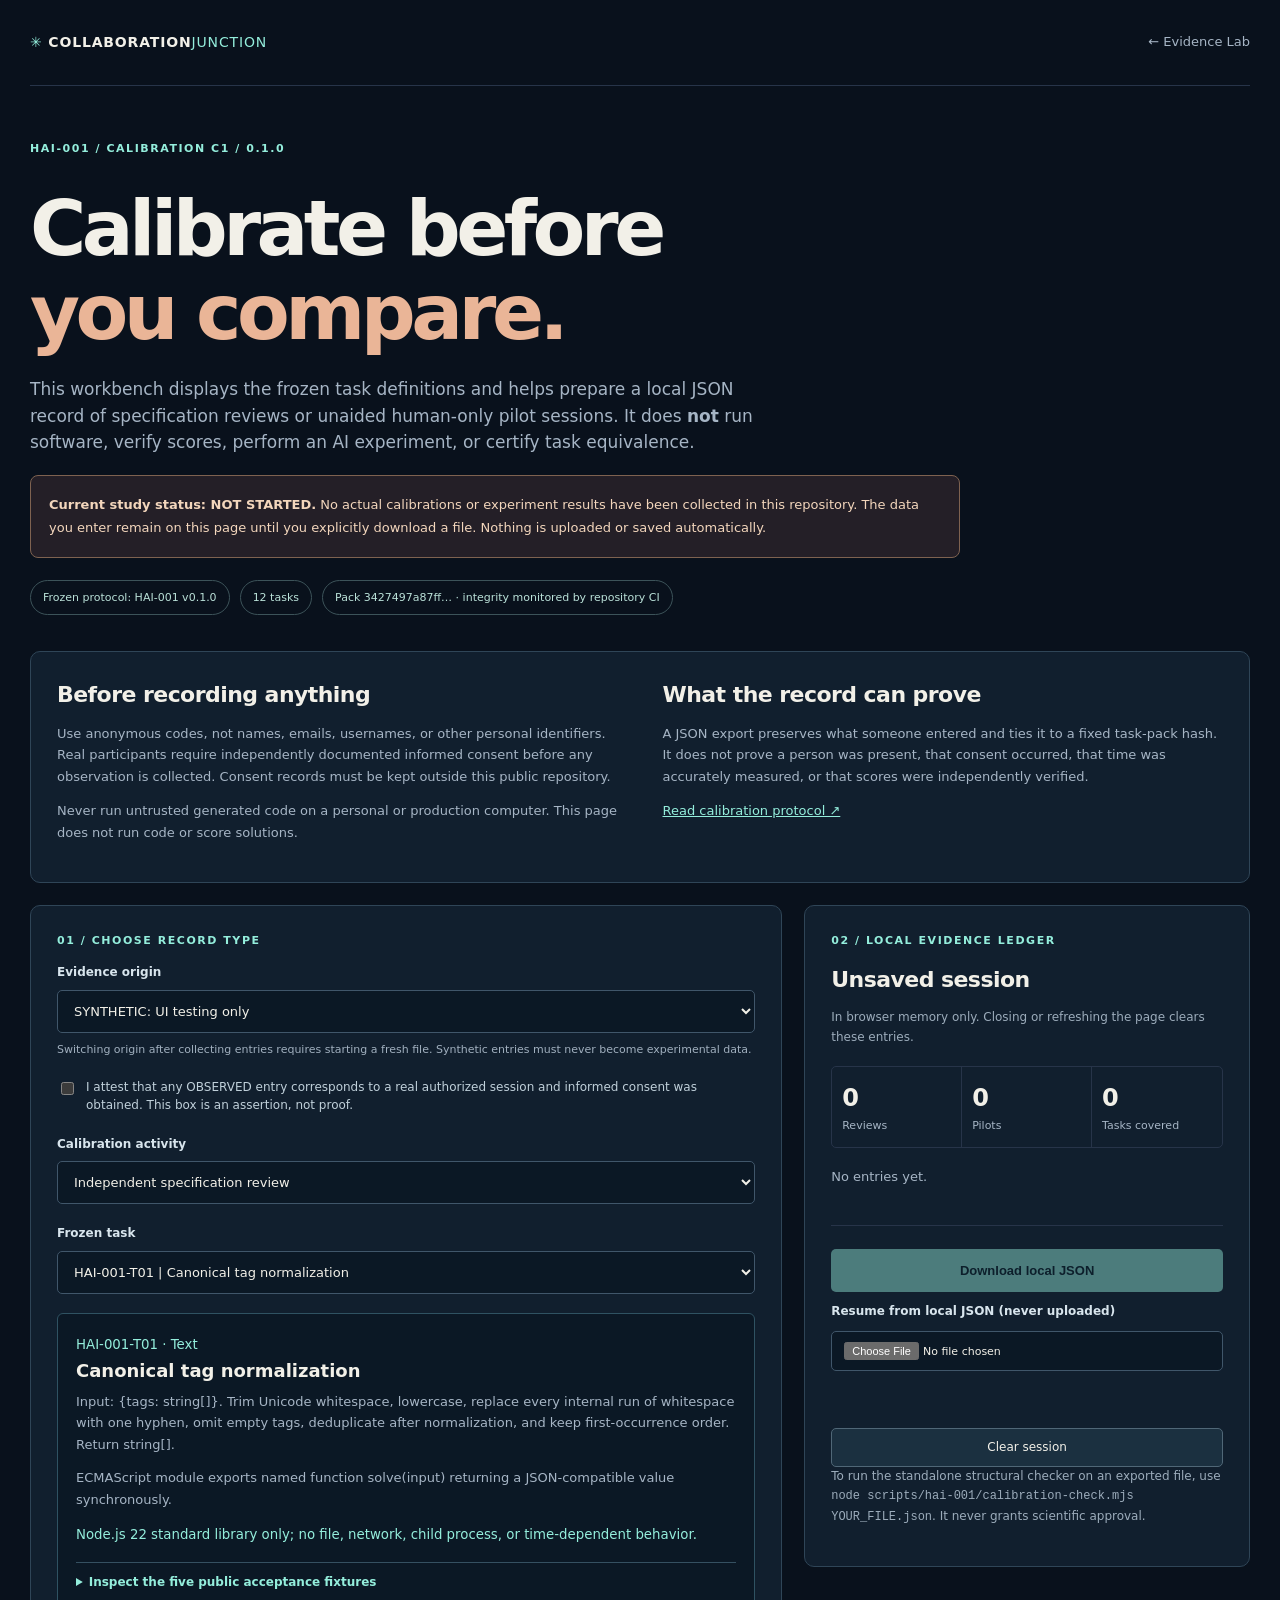
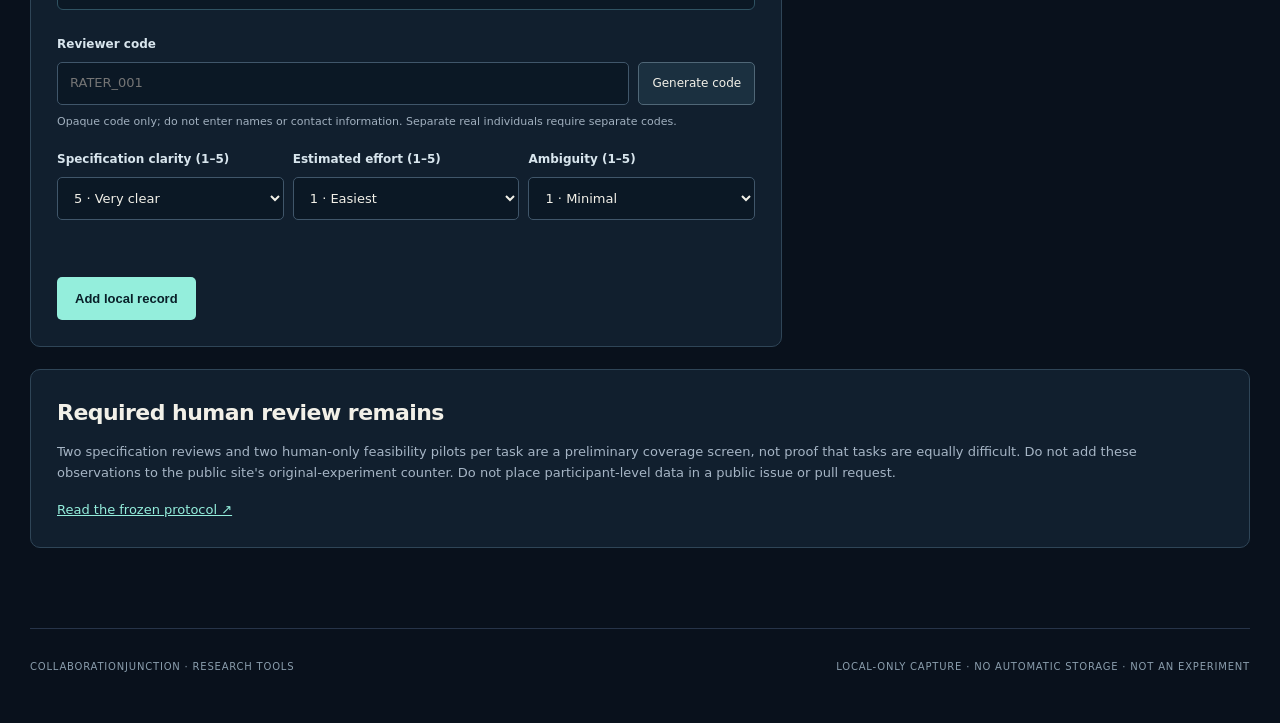
==== site/calibration/index.html @ 7f0afcfc "feat: local-first HAI-001 calibration operator workbench" ====
<!doctype html>
<html lang="en">
<head>
  <meta charset="utf-8">
  <meta name="viewport" content="width=device-width,initial-scale=1">
  <meta name="theme-color" content="#0c1421">
  <meta name="description" content="Local-only HAI-001 calibration workbench. No uploads, trackers, or AI calls.">
  <title>HAI-001 Calibration Workbench | CollaborationJunction</title>
  <link rel="stylesheet" href="../assets/style.css">
  <link rel="stylesheet" href="./workbench.css">
  <script type="module" src="./workbench.mjs"></script>
</head>
<body>
<a class="skip" href="#main">Skip to calibration form</a>
<div class="wb-shell">
<header class="wb-header">
  <a class="wb-brand" href="../">✳ <span>COLLABORATION<span class="wb-mint">JUNCTION</span></span></a>
  <a href="../#lab">← Evidence Lab</a>
</header>
<main id="main" class="wb-main">
  <section class="wb-intro">
    <span class="section-kicker">HAI-001 / CALIBRATION C1 / 0.1.0</span>
    <h1>Calibrate before<br><em>you compare.</em></h1>
    <p>This workbench displays the frozen task definitions and helps prepare a local JSON record of specification reviews or unaided human-only pilot sessions. It does <strong>not</strong> run software, verify scores, perform an AI experiment, or certify task equivalence.</p>
    <div class="wb-alert"><strong>Current study status: NOT STARTED.</strong> No actual calibrations or experiment results have been collected in this repository. The data you enter remain on this page until you explicitly download a file. Nothing is uploaded or saved automatically.</div>
    <div class="wb-meta"><span>Frozen protocol: HAI-001 v0.1.0</span><span>12 tasks</span><span id="pack-status">Checking task-pack integrity…</span></div>
  </section>
  <section class="wb-panel wb-split" aria-label="Operator safeguards">
    <div>
      <h2>Before recording anything</h2>
      <p>Use anonymous codes, not names, emails, usernames, or other personal identifiers. Real participants require independently documented informed consent before any observation is collected. Consent records must be kept outside this public repository.</p>
      <p>Never run untrusted generated code on a personal or production computer. This page does not run code or score solutions.</p>
    </div>
    <div>
      <h2>What the record can prove</h2>
      <p>A JSON export preserves what someone entered and ties it to a fixed task-pack hash. It does not prove a person was present, that consent occurred, that time was accurately measured, or that scores were independently verified.</p>
      <p><a href="https://github.com/MichaelWave369/CollaborationJunction/blob/main/docs/HAI-001-CALIBRATION.md" target="_blank" rel="noopener noreferrer">Read calibration protocol ↗</a></p>
    </div>
  </section>
  <section class="wb-grid">
    <div class="wb-panel">
      <span class="section-kicker">01 / CHOOSE RECORD TYPE</span>
      <form id="record-form" autocomplete="off">
        <div class="field">
          <label for="origin">Evidence origin</label>
          <select id="origin"><option value="SYNTHETIC">SYNTHETIC: UI testing only</option><option value="OBSERVED">OBSERVED: genuine consented observation</option></select>
          <small>Switching origin after collecting entries requires starting a fresh file. Synthetic entries must never become experimental data.</small>
        </div>
        <label class="checkbox-line"><input id="consent" type="checkbox"> I attest that any OBSERVED entry corresponds to a real authorized session and informed consent was obtained. This box is an assertion, not proof.</label>
        <div class="field">
          <label for="mode">Calibration activity</label>
          <select id="mode"><option value="review">Independent specification review</option><option value="pilot">Human-only pilot (condition A)</option></select>
        </div>
        <div class="field">
          <label for="task">Frozen task</label>
          <select id="task" required></select>
        </div>
        <div id="task-panel" class="task-detail" aria-live="polite"></div>
        <div class="field">
          <label id="operator-label" for="operator-id">Reviewer code</label>
          <div class="wb-inline"><input id="operator-id" required maxlength="48" pattern="[A-Z0-9_-]{3,48}" placeholder="RATER_001"><button id="make-id" type="button">Generate code</button></div>
          <small>Opaque code only; do not enter names or contact information. Separate real individuals require separate codes.</small>
        </div>
        <div id="review-inputs">
          <div class="wb-rating">
            <div class="field"><label for="clarity">Specification clarity (1–5)</label><select id="clarity"><option value="5">5 · Very clear</option><option value="4">4</option><option value="3">3</option><option value="2">2</option><option value="1">1 · Unclear</option></select></div>
            <div class="field"><label for="effort">Estimated effort (1–5)</label><select id="effort"><option value="1">1 · Easiest</option><option value="2">2</option><option value="3">3</option><option value="4">4</option><option value="5">5 · Hardest</option></select></div>
            <div class="field"><label for="ambiguity">Ambiguity (1–5)</label><select id="ambiguity"><option value="1">1 · Minimal</option><option value="2">2</option><option value="3">3</option><option value="4">4</option><option value="5">5 · Severe</option></select></div>
          </div>
        </div>
        <div id="pilot-inputs" hidden>
          <p class="wb-warning">Condition A means no generative AI assistance. All tasks have a 25-minute limit. The stopwatch is advisory and does not attest to what happened.</p>
          <div class="wb-stopwatch"><span id="elapsed" aria-live="off">00:00</span><button type="button" id="start-clock">Start</button><button type="button" id="stop-clock" disabled>Stop</button><button type="button" id="reset-clock">Reset</button></div>
          <div class="wb-rating">
            <div class="field"><label for="seconds">Wall seconds (1–1500)</label><input id="seconds" type="number" min="1" max="1500" step="1" placeholder="300"></div>
            <div class="field"><label for="passed">Acceptance cases passed (0–5)</label><select id="passed"><option value="0">0</option><option value="1">1</option><option value="2">2</option><option value="3">3</option><option value="4">4</option><option value="5">5</option></select></div>
          </div>
          <label class="checkbox-line"><input type="checkbox" id="crosschecked"> An independent scorer actually checked the case results against retained test receipts. Do not tick this based on a model's claim.</label>
        </div>
        <p id="form-status" class="wb-status" role="status" aria-live="polite"></p>
        <button class="wb-submit" type="submit" id="add-entry">Add local record</button>
      </form>
    </div>
    <aside class="wb-panel wb-ledger" aria-label="Local work ledger">
      <span class="section-kicker">02 / LOCAL EVIDENCE LEDGER</span>
      <h2>Unsaved session</h2>
      <p class="wb-caption">In browser memory only. Closing or refreshing the page clears these entries.</p>
      <div class="wb-counts"><div><b id="reviews-count">0</b><span>Reviews</span></div><div><b id="pilots-count">0</b><span>Pilots</span></div><div><b id="tasks-count">0</b><span>Tasks covered</span></div></div>
      <div id="ledger-items" class="wb-list" aria-live="polite"><p>No entries yet.</p></div>
      <div class="wb-export">
        <button id="export-json" type="button" disabled>Download local JSON</button>
        <label for="import-json">Resume from local JSON (never uploaded)</label>
        <input type="file" id="import-json" accept=".json,application/json">
        <p id="import-status" class="wb-status" role="status" aria-live="polite"></p>
        <button id="clear-session" class="wb-secondary" type="button">Clear session</button>
      </div>
      <p class="wb-caption">To run the standalone structural checker on an exported file, use <code>node scripts/hai-001/calibration-check.mjs YOUR_FILE.json</code>. It never grants scientific approval.</p>
    </aside>
  </section>
  <section class="wb-panel wb-ethics">
    <h2>Required human review remains</h2>
    <p>Two specification reviews and two human-only feasibility pilots per task are a preliminary coverage screen, not proof that tasks are equally difficult. Do not add these observations to the public site's original-experiment counter. Do not place participant-level data in a public issue or pull request.</p>
    <a href="https://github.com/MichaelWave369/CollaborationJunction/blob/main/protocols/HAI-001/README.md">Read the frozen protocol ↗</a>
  </section>
</main>
<footer class="wb-footer"><span>COLLABORATIONJUNCTION · RESEARCH TOOLS</span><span>LOCAL-ONLY CAPTURE · NO AUTOMATIC STORAGE · NOT AN EXPERIMENT</span></footer>
</div>
</body>
</html>
---- site/assets/style.css ----
:root{color-scheme:dark;--bg:#09111c;--navy:#0e1927;--panel:#121e2d;--line:#273449;--white:#f2f0e8;--muted:#a6b5c5;--cyan:#94eedc;--orange:#eab597;--max:1280px}*{box-sizing:border-box}html{scroll-behavior:smooth;scroll-padding-top:80px}body{margin:0;background:var(--bg);color:var(--white);font-family:Inter,ui-sans-serif,system-ui,-apple-system,BlinkMacSystemFont,"Segoe UI",sans-serif;line-height:1.55}a{color:inherit}a:focus-visible,button:focus-visible,input:focus-visible{outline:3px solid var(--cyan);outline-offset:4px}.page-shell{overflow:hidden}.skip{position:absolute;top:-100px;left:14px;z-index:999;background:var(--cyan);color:#071521;padding:10px 15px}.skip:focus{top:12px}.site-header{max-width:var(--max);margin:auto;min-height:88px;padding:0 34px;display:flex;align-items:center;justify-content:space-between;gap:26px;border-bottom:1px solid var(--line)}.brand{font-size:13px;letter-spacing:.07em;font-weight:900;white-space:nowrap;text-decoration:none;display:flex;align-items:center;gap:12px}.brand-light{font-weight:350;color:var(--cyan)}.logo{width:30px;height:30px;display:block;position:relative}.logo span{position:absolute;background:var(--cyan);height:2px;width:24px;left:3px;top:14px;transform:rotate(55deg)}.logo span:nth-child(2){transform:rotate(-55deg)}.logo span:nth-child(3){width:8px;height:8px;border-radius:100%;top:11px;left:11px;background:var(--orange)}.navigation{display:flex;gap:30px}.navigation a,.repo-link{font-size:12px;text-decoration:none;color:#b9c6d3;white-space:nowrap}.navigation a:hover,.repo-link:hover,.text-link:hover{color:var(--cyan)}.repo-link{border:1px solid var(--line);padding:10px 15px;border-radius:5px}.hero{position:relative;min-height:675px;max-width:var(--max);margin:auto;padding:110px 34px 80px;display:grid;grid-template-columns:1.23fr 1fr;gap:30px;align-items:center}.hero-content{position:relative;z-index:2}.eyebrow,.section-kicker{color:var(--cyan);font-weight:800;letter-spacing:.14em;font-size:11px}.pulse{display:inline-block;width:7px;height:7px;background:var(--cyan);border-radius:50%;margin-right:8px;box-shadow:0 0 15px var(--cyan)}.separator{color:#758296;margin:0 9px}h1,h2,h3,p{margin-top:0}h1{font-size:clamp(44px,5vw,76px);line-height:1.09;letter-spacing:-.059em;font-weight:800;margin:27px 0}h1 em,h2 em{font-style:normal;color:var(--orange)}.text-glow{color:var(--cyan)}.hero-lede{font-size:18px;line-height:1.75;max-width:620px;color:var(--muted)}.hero-actions{display:flex;gap:12px;flex-wrap:wrap;margin:35px 0 20px}.button{padding:15px 22px;border-radius:5px;text-decoration:none;font-weight:800;font-size:12px;letter-spacing:.02em;display:inline-flex;align-items:center;gap:18px}.primary{background:var(--cyan);color:#0a1821}.primary:hover{background:#c5fff3}.secondary{border:1px solid #46566c;color:var(--white)}.secondary:hover{background:#18283a}.hero-footnote{font-size:12px;color:#8595a8}.hero-visual{height:500px;position:relative;display:flex;justify-content:center;align-items:center;isolation:isolate}.visual-grid{position:absolute;inset:0;background:linear-gradient(to right,transparent 49%,#6da8a020 50%,transparent 51%),linear-gradient(to bottom,transparent 49%,#6da8a020 50%,transparent 51%);background-size:60px 60px;mask-image:radial-gradient(circle,black 0%,transparent 70%);z-index:-1}.orbit{position:absolute;border:1px solid #7b9fa155;border-radius:50%;aspect-ratio:1}.orbit-1{width:310px;transform:rotateX(55deg) rotate(-27deg)}.orbit-2{width:430px;transform:rotateY(60deg) rotate(23deg);border-color:#dfb29b6c}.orbit-3{width:465px;transform:rotate(47deg);border-style:dashed;border-color:#4b667b77}.core{border:1px solid #94eedc80;background:radial-gradient(circle,#2a7a7785,#142f3a77 45%,#10202a8a 80%);width:200px;height:200px;border-radius:50%;display:grid;place-items:center;box-shadow:0 0 90px #60b6ad30,0 0 120px #2b5b5f29}.junction-symbol{font-size:100px;color:var(--cyan);text-shadow:0 0 35px #8deddb70}.orbit-label{position:absolute;color:#a6cabc;letter-spacing:.11em;font-size:10px}.label-a{top:70px;left:12%}.label-b{right:0;top:43%}.label-c{left:10%;bottom:73px}.metrics{border-top:1px solid var(--line);border-bottom:1px solid var(--line);background:#0e1927;display:grid;grid-template-columns:repeat(4,1fr);padding:36px max(34px,calc((100vw - 1212px)/2));gap:14px}.metrics>div{padding:4px 26px;border-right:1px solid var(--line)}.metrics>div:last-child{border:0}.metrics strong{display:block;font-size:35px;line-height:1.15;letter-spacing:-.04em;color:var(--white)}.metrics span{font-size:11px;text-transform:uppercase;letter-spacing:.08em;color:#a2b3c4}.section-pad{max-width:var(--max);margin:auto;padding:104px 34px}.section-kicker{margin-bottom:30px;display:block}.section-head{display:flex;justify-content:space-between;gap:25px;align-items:end;margin-bottom:32px}.section-head p{max-width:680px}.section-head h2{margin-bottom:16px}.section-pad h2,.closing h2{font-size:clamp(38px,4.2vw,62px);letter-spacing:-.055em;line-height:1.12}.section-pad p{color:var(--muted)}.definition-grid{display:grid;grid-template-columns:1fr 1fr;gap:70px;align-items:center}.definition-grid>div:first-child>p{max-width:450px}.definition-card{padding:32px;background:linear-gradient(135deg,#152a36,#13202e);border:1px solid #3c5660;border-radius:9px}.tag{font-size:10px;letter-spacing:.11em;color:var(--cyan);font-weight:900}.definition-card blockquote{font-size:23px;line-height:1.5;margin:20px 0;font-weight:700;letter-spacing:-.025em}.definition-card p{margin-bottom:0;font-size:12px}.text-link{font-weight:800;color:var(--cyan);text-decoration:none;font-size:12px}.taxonomy{display:grid;grid-template-columns:repeat(4,1fr);margin-top:60px;border-top:1px solid var(--line)}.taxonomy>div{padding:25px 20px 10px 0}.taxonomy span,.principles span{font-size:12px;color:var(--cyan);font-weight:800}.taxonomy h3{font-size:17px;margin:12px 0 8px}.taxonomy p{font-size:13px}.atlas{background:linear-gradient(#102031,#0d1826);max-width:none;padding-left:max(34px,calc((100vw - 1212px)/2));padding-right:max(34px,calc((100vw - 1212px)/2));border-top:1px solid #243748;border-bottom:1px solid #243748}.micro-pill{color:#b5d9d5;border:1px solid #3c6864;letter-spacing:.1em;font-size:10px;font-weight:800;padding:10px 14px;border-radius:50px;white-space:nowrap}.filters{display:flex;justify-content:space-between;align-items:center;gap:15px;margin-bottom:24px;flex-wrap:wrap}.searchbox{flex:1;min-width:260px;background:#0b1723;border:1px solid #334656;border-radius:6px;display:flex;align-items:center;gap:10px;color:var(--cyan);padding:0 15px}.searchbox span{font-size:21px}.searchbox input{width:100%;padding:14px 0;background:transparent;border:0;color:var(--white);font:inherit;font-size:13px;outline:none}.searchbox input:focus-visible{outline:none}.searchbox:focus-within{outline:2px solid var(--cyan)}.filter-pills{display:flex;gap:7px;flex-wrap:wrap}.filter-pills button{cursor:pointer;border-radius:4px;border:1px solid #3a4f60;color:#bac9d5;background:transparent;padding:10px 13px;font-size:11px}.filter-pills button[aria-pressed="true"]{background:var(--cyan);color:#071521;border-color:var(--cyan);font-weight:800}.card-grid{display:grid;grid-template-columns:repeat(3,minmax(0,1fr));gap:15px}.atlas-card{background:#132233;border:1px solid #314558;border-radius:8px;padding:23px;min-height:290px;display:flex;flex-direction:column;align-items:flex-start}.atlas-card .card-top{display:flex;justify-content:space-between;width:100%;gap:14px;align-items:center}.domain{font-size:10px;color:#bcc8d5;text-transform:uppercase;letter-spacing:.09em}.evidence-mark{background:#24423e;color:#a1f1de;font-size:10px;letter-spacing:.05em;border-radius:40px;padding:5px 9px}.atlas-card h3{font-size:23px;letter-spacing:-.035em;line-height:1.15;margin:20px 0 6px}.feature{color:var(--cyan);font-size:12px;font-weight:700}.atlas-card p{font-size:13px;line-height:1.6;margin:16px 0}.atlas-card .caveat{color:#a1aebb;font-size:12px;border-top:1px solid #32465a;padding-top:13px;margin:0 0 18px}.atlas-card .card-bottom{margin-top:auto;width:100%;display:flex;justify-content:space-between;align-items:center;gap:10px}.atlas-card a{color:var(--cyan);font-weight:800;font-size:12px;text-decoration:none}.atlas-card small{color:#90a2b2}.editorial-note{font-size:12px;margin:22px 0 0}.study-grid{display:grid;grid-template-columns:repeat(3,minmax(0,1fr));gap:16px}.study-card{background:#101c29;padding:27px;border:1px solid #324252;border-radius:7px;display:flex;flex-direction:column}.study-card .year{font-size:12px;color:#9cabbc}.study-card h3{font-size:21px;margin:22px 0 12px;letter-spacing:-.025em}.study-card .outcome{font-size:25px;color:var(--cyan);font-weight:800;letter-spacing:-.05em;line-height:1.3}.study-card[data-direction="negative"] .outcome{color:var(--orange)}.study-card[data-direction="mixed"] .outcome{color:#d6d5a2}.study-card p{font-size:13px;margin:13px 0}.study-card .caveat{font-size:12px}.study-card .source-anchor{margin-top:auto;color:var(--cyan);font-size:12px;font-weight:800;text-decoration:none}.experiment{display:grid;grid-template-columns:1.6fr 1fr;gap:45px;border:1px solid #645344;background:linear-gradient(115deg,#262731,#1c2834);border-radius:9px;padding:34px;margin-top:24px}.tag.orange{color:var(--orange)}.experiment h3{font-size:29px;margin:17px 0 14px}.experiment p{font-size:14px}.experiment .experiment-disclaimer{color:#ecc9b4;font-size:12px;margin-bottom:0}.experiment-conditions{border-left:1px solid #626271;padding-left:30px}.experiment-conditions>span{font-size:10px;letter-spacing:.13em;color:#bdc1c8;font-weight:900}.experiment-conditions>div{display:flex;gap:12px;align-items:center;color:#e3e9ee;font-size:12px;margin:13px 0}.experiment-conditions b{background:#34414a;color:#c9e8e0;width:26px;height:26px;display:grid;place-items:center;border-radius:4px}.method{padding-bottom:125px}.method-grid{display:grid;grid-template-columns:1fr 1fr;gap:100px}.method-grid>div:first-child>p{max-width:500px}.principles>div{display:grid;grid-template-columns:35px 1fr;border-bottom:1px solid var(--line);padding:16px 0}.principles h3{font-size:17px;margin:0}.principles p{grid-column:2;font-size:13px;margin:3px 0 0}.sources{max-width:none;background:#0f1c2b;padding-left:max(34px,calc((100vw - 1212px)/2));padding-right:max(34px,calc((100vw - 1212px)/2));border-top:1px solid var(--line)}.source-list{display:grid;grid-template-columns:repeat(2,minmax(0,1fr));gap:0 28px}.source-row{border-bottom:1px solid #344153;display:flex;gap:20px;align-items:center;justify-content:space-between;padding:17px 2px;text-decoration:none}.source-row:hover{color:var(--cyan)}.source-row span{display:block;font-size:13px;font-weight:700}.source-row small{display:block;color:#99a9b9;font-size:11px;margin-top:4px}.source-row b{color:var(--cyan)}.closing{text-align:center;padding:120px 20px;background:radial-gradient(ellipse at 50% 0%,#1d3b48 0%,#0c1622 60%);border-top:1px solid #2d4454}.closing p{color:var(--muted);max-width:520px;margin:0 auto 30px}.closing .section-kicker{color:var(--cyan)}footer{min-height:95px;max-width:var(--max);margin:auto;padding:22px 34px;display:flex;justify-content:space-between;gap:20px;align-items:center;font-size:10px;letter-spacing:.1em;color:#93a5b7}footer a{text-decoration:none;color:var(--cyan)}.loading,.empty{color:#b1c2d1;font-size:13px;padding:18px}.sr-only{position:absolute;width:1px;height:1px;padding:0;margin:-1px;overflow:hidden;clip:rect(0,0,0,0);white-space:nowrap;border:0}@media(max-width:950px){.navigation{gap:16px}.hero{grid-template-columns:1fr;min-height:600px;padding-top:70px}.hero-visual{position:absolute;right:-140px;top:100px;width:480px;opacity:.22;pointer-events:none}.definition-grid,.method-grid{gap:28px}.card-grid,.study-grid{grid-template-columns:repeat(2,minmax(0,1fr))}.taxonomy{grid-template-columns:repeat(2,1fr)}}@media(max-width:640px){.site-header{min-height:78px;flex-wrap:wrap;padding:15px 20px;gap:13px}.brand{font-size:11px}.navigation{width:100%;order:3;justify-content:space-between;gap:7px}.navigation a{font-size:11px}.repo-link{font-size:10px;padding:8px}.hero{padding:75px 20px 60px;min-height:560px}.hero-visual{right:-260px;opacity:.12}h1{font-size:49px}.hero-lede{font-size:16px}.hero-actions{gap:8px}.button{padding:13px 15px}.metrics{grid-template-columns:repeat(2,1fr);padding:20px}.metrics>div{padding:15px;border-bottom:1px solid var(--line)}.metrics>div:nth-child(2){border-right:0}.metrics>div:nth-child(3),.metrics>div:nth-child(4){border-bottom:0}.metrics strong{font-size:28px}.section-pad{padding:72px 20px}.section-pad h2,.closing h2{font-size:40px}.definition-grid,.method-grid,.experiment{grid-template-columns:1fr}.definition-card{padding:22px}.taxonomy{gap:0}.taxonomy>div{padding-right:14px}.taxonomy h3{font-size:15px}.card-grid,.study-grid,.source-list{grid-template-columns:1fr}.atlas,.sources{padding-left:20px;padding-right:20px}.section-head{align-items:start;flex-direction:column}.micro-pill{white-space:normal}.experiment-conditions{border-left:0;border-top:1px solid #626271;padding:22px 0 0}.closing{padding:90px 20px}footer{padding:24px 20px;flex-wrap:wrap}}@media(prefers-reduced-motion:reduce){html{scroll-behavior:auto}*{animation:none!important;transition:none!important}}
---- site/calibration/workbench.css ----
.wb-shell{max-width:1280px;margin:0 auto;padding:0 30px}.wb-header{min-height:86px;border-bottom:1px solid var(--line);display:flex;align-items:center;justify-content:space-between;gap:20px}.wb-header a{color:var(--muted);font-size:13px;text-decoration:none}.wb-header a:hover,.wb-panel a:hover{color:var(--cyan)}.wb-header .wb-brand{color:var(--white);font-weight:800;letter-spacing:.06em;font-size:14px}.wb-brand:first-letter{color:var(--cyan)}.wb-mint{font-weight:400;color:var(--cyan)}.wb-main{padding:54px 0 80px}.wb-intro{max-width:950px}.wb-intro h1{font-size:clamp(46px,6vw,80px);margin:22px 0}.wb-intro>p{max-width:740px;color:var(--muted);font-size:17px}.wb-alert{padding:18px;border:1px solid #7e6250;color:#f3d6bc;background:#241f27;border-radius:8px;max-width:930px;font-size:13px;line-height:1.7;margin-top:20px}.wb-meta{display:flex;gap:10px;flex-wrap:wrap;margin:22px 0 36px}.wb-meta span{padding:8px 12px;border:1px solid #3c5359;border-radius:50px;font-size:11px;color:#bae1d8}.wb-panel{background:#111f2e;border:1px solid #2f4557;border-radius:10px;padding:26px}.wb-split{display:grid;grid-template-columns:1fr 1fr;gap:45px;margin-bottom:22px}.wb-panel h2{font-size:22px;letter-spacing:-.025em;margin-bottom:11px}.wb-panel p{color:var(--muted);font-size:13px;line-height:1.65}.wb-panel a{color:var(--cyan);font-size:13px}.wb-grid{display:grid;grid-template-columns:minmax(0,1.35fr) minmax(300px,.8fr);gap:22px;align-items:start}.wb-panel .section-kicker{margin-bottom:14px}.field{display:flex;flex-direction:column;gap:8px;margin-bottom:20px}.field>label,.wb-export>label{font-size:12px;font-weight:750;color:#d8e5ed}.field>small{color:#a1b0bf;font-size:11px}.field select,.field input,.wb-export input[type=file]{min-width:0;width:100%;min-height:43px;background:#0b1825;color:var(--white);border:1px solid #40566a;border-radius:5px;padding:10px 12px;font:inherit;font-size:13px}.field option{background:#0b1825}.checkbox-line{display:flex;align-items:flex-start;gap:9px;font-size:12px;color:#c0d0da;margin-bottom:20px}.checkbox-line input{margin-top:4px;accent-color:var(--cyan);flex:0 0 auto}.task-detail{padding:18px;background:#0b1825;border:1px solid #2f5262;border-radius:6px;margin:-1px 0 25px}.task-detail h3{font-size:18px;margin:0 0 6px}.task-detail>p{margin:0 0 12px}.task-detail p:last-child{margin:0}.task-detail small{color:var(--cyan)}.wb-inline{display:flex;gap:9px}.wb-inline>input{flex:1}.wb-inline>button,.wb-stopwatch button,.wb-secondary{padding:9px 13px;border:1px solid #506777;background:#1b3040;color:var(--white);border-radius:5px;cursor:pointer;font:inherit;font-size:12px}.wb-inline button:hover,.wb-stopwatch button:hover,.wb-secondary:hover{background:#2b4658}.wb-rating{display:grid;grid-template-columns:repeat(3,minmax(0,1fr));gap:9px}.wb-warning{padding:13px;border:1px solid #665441;background:#28232b;color:#edc4a5!important}.wb-stopwatch{display:flex;align-items:center;gap:8px;flex-wrap:wrap;margin-bottom:18px}.wb-stopwatch span{font-size:23px;font-weight:700;color:var(--cyan);font-variant-numeric:tabular-nums;margin-right:13px}.wb-submit,.wb-export>button:first-child{background:var(--cyan);border:0;border-radius:5px;font-weight:850;cursor:pointer;padding:14px 18px;color:#092029;font-size:13px}.wb-submit:hover,.wb-export>button:first-child:hover{background:#cafff3}.wb-submit:disabled,.wb-export button:disabled{opacity:.45;cursor:not-allowed}.wb-status{min-height:21px;color:#f1c0a4!important;font-size:12px!important;margin:8px 0}.wb-status.good{color:var(--cyan)!important}.wb-ledger{position:sticky;top:16px}.wb-counts{display:grid;grid-template-columns:repeat(3,1fr);border:1px solid var(--line);border-radius:5px;margin:18px 0}.wb-counts>div{padding:13px 10px;display:flex;flex-direction:column;border-right:1px solid var(--line)}.wb-counts>div:last-child{border:0}.wb-counts b{font-size:24px}.wb-counts span{color:var(--muted);font-size:11px}.wb-list{max-height:350px;overflow:auto}.wb-list>div{border-bottom:1px solid var(--line);padding:10px 0}.wb-list b{display:block;font-size:12px;color:#eff8fa}.wb-list small{font-size:11px;color:#a4b8c6;overflow-wrap:anywhere}.wb-export{border-top:1px solid var(--line);margin-top:25px;padding-top:23px;display:flex;flex-direction:column;gap:10px}.wb-export input[type=file]{min-height:0;font-size:11px;cursor:pointer}.wb-export button{width:100%}.wb-caption{font-size:12px!important;color:#9cacbb!important}.wb-ethics{margin-top:22px}.wb-footer{display:flex;flex-wrap:wrap;justify-content:space-between;padding:20px 0 40px;border-top:1px solid var(--line);font-size:10px;color:#8b9ead;letter-spacing:.08em}button:focus-visible,select:focus-visible,input:focus-visible{outline:2px solid var(--cyan);outline-offset:2px}button:disabled{cursor:not-allowed;opacity:.55}@media(max-width:920px){.wb-grid,.wb-split{grid-template-columns:1fr}.wb-ledger{position:static}}@media(max-width:600px){.wb-shell{padding:0 18px}.wb-main{padding-top:40px}.wb-intro h1{font-size:47px}.wb-rating{grid-template-columns:1fr}.wb-panel{padding:18px}.wb-header .wb-brand{font-size:11px}.wb-inline{flex-wrap:wrap}.wb-inline>button{width:100%}}
.task-detail details{margin-top:15px;border-top:1px solid #355061;padding-top:10px}.task-detail summary{cursor:pointer;color:var(--cyan);font-size:12px;font-weight:800}.task-detail .wb-json{max-height:350px;overflow:auto;white-space:pre-wrap;overflow-wrap:anywhere;background:#0a1420;color:#c7dbeb;padding:12px;font-size:11px;border:1px solid #31485c;border-radius:4px}
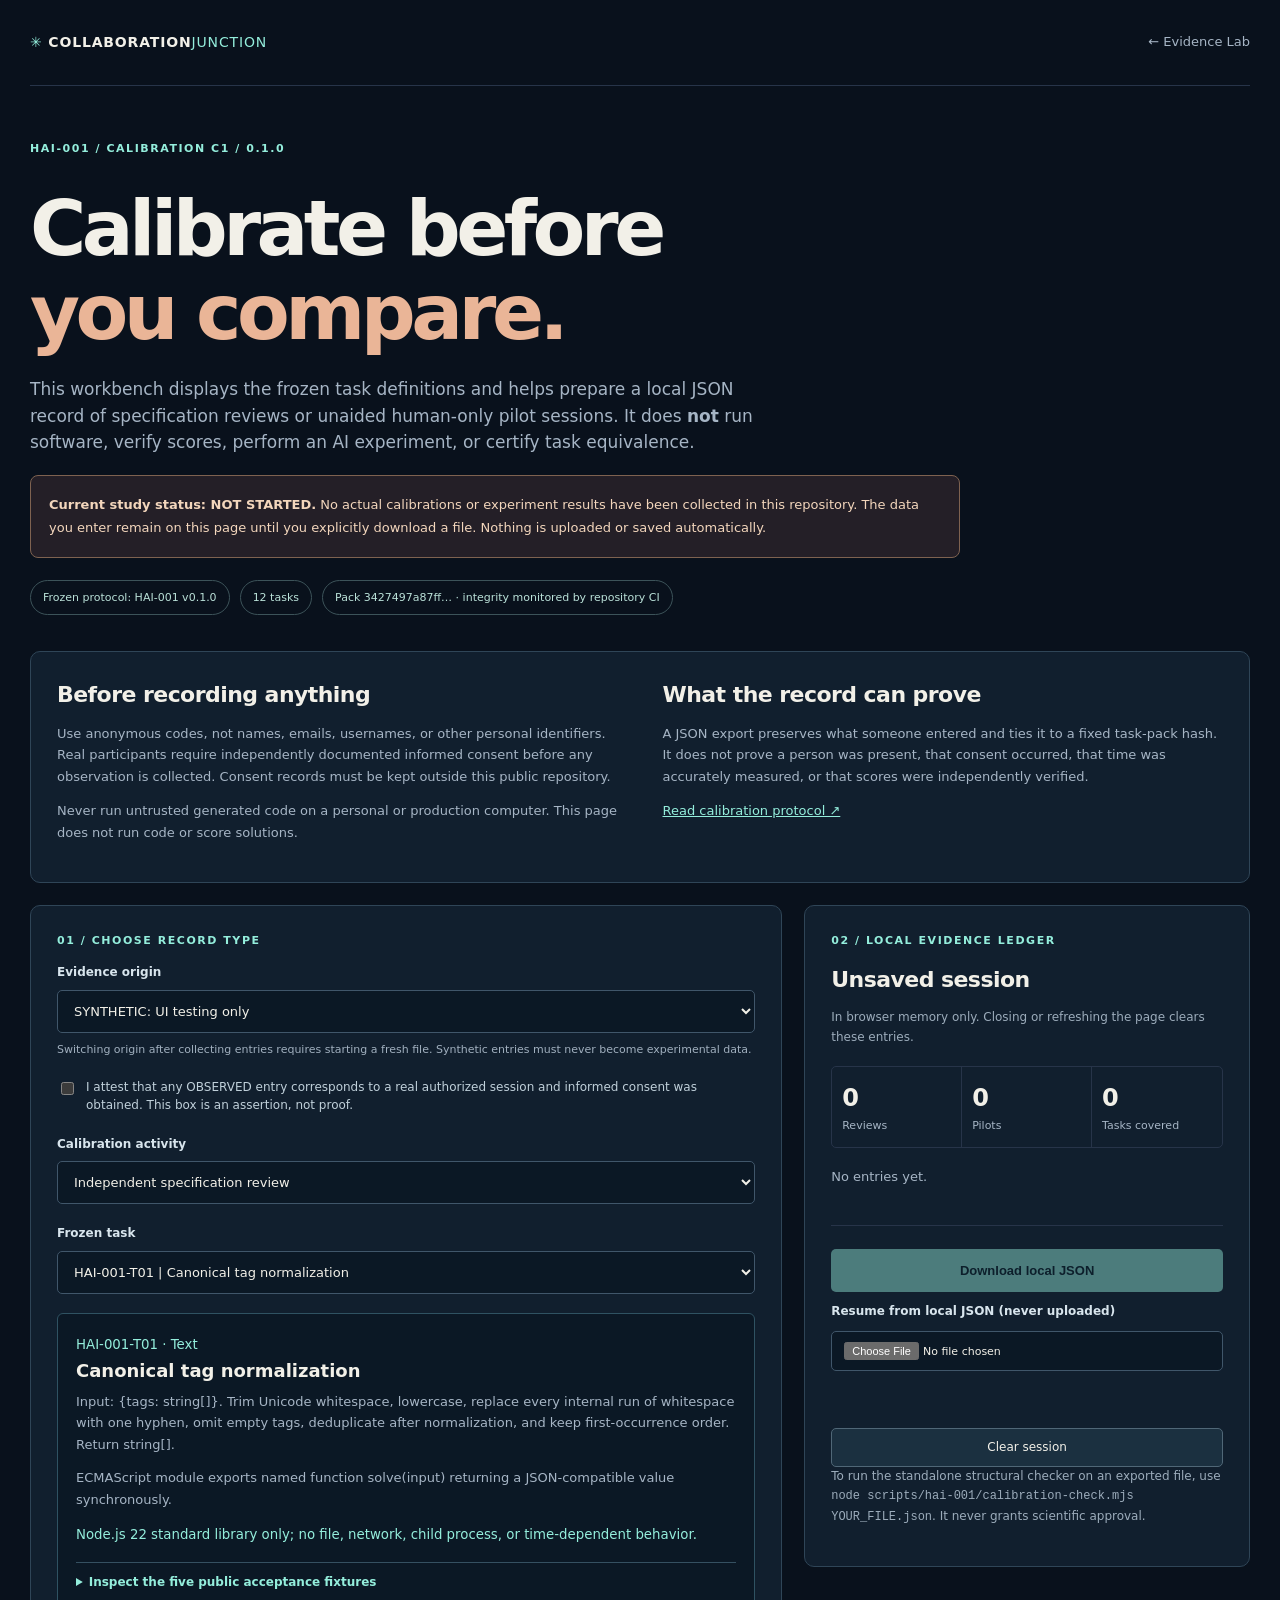
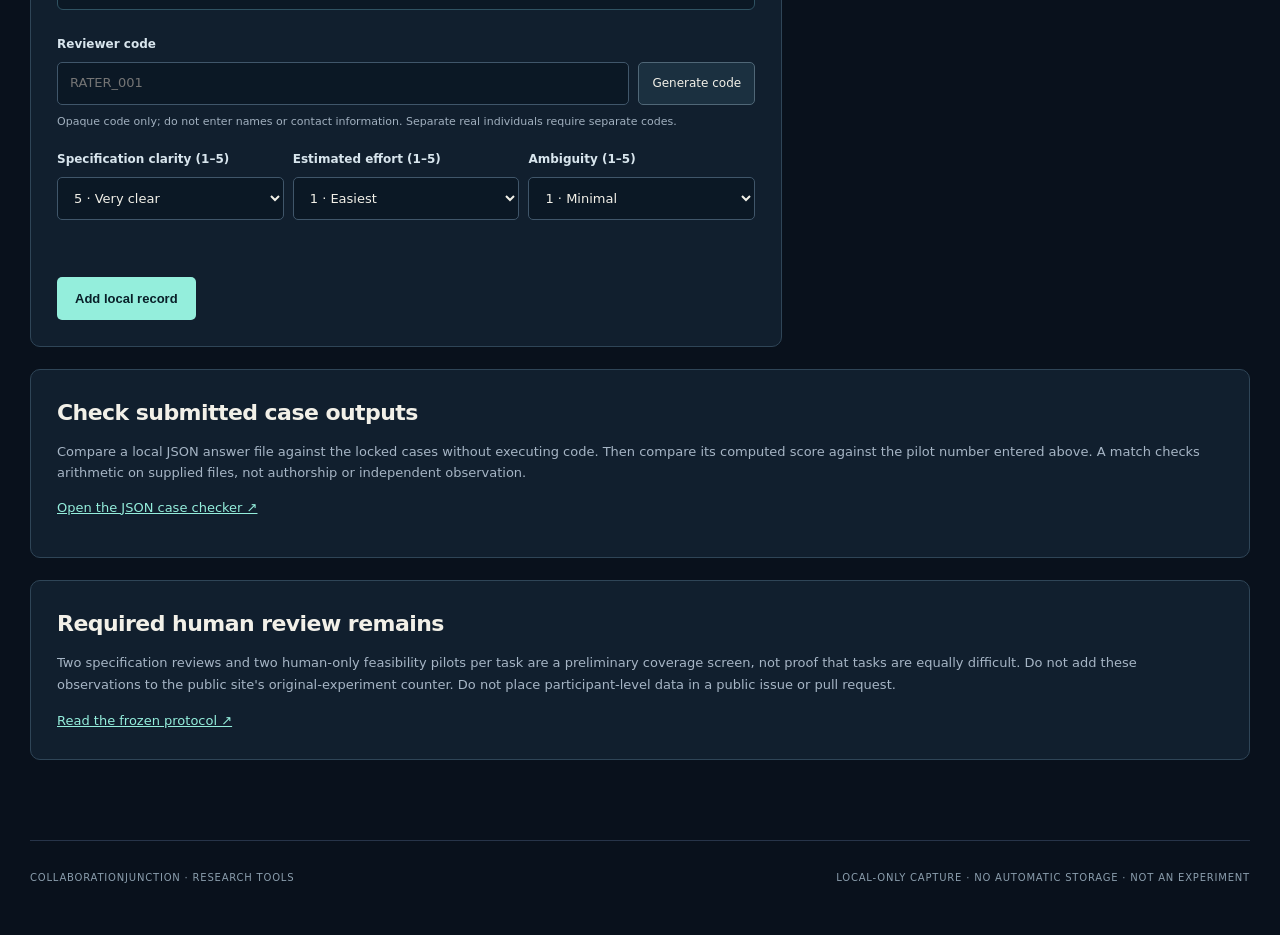
==== commit db58026c: "feat(HAI-001): add non-executing deterministic case scorer and pilot score audit" ====
--- a/site/calibration/index.html
+++ b/site/calibration/index.html
@@ -98,6 +98,11 @@
     </aside>
   </section>
   <section class="wb-panel wb-ethics">
+    <h2>Check submitted case outputs</h2>
+    <p>Compare a local JSON answer file against the locked cases without executing code. Then compare its computed score against the pilot number entered above. A match checks arithmetic on supplied files, not authorship or independent observation.</p>
+    <p><a href="./checker.html">Open the JSON case checker ↗</a></p>
+  </section>
+  <section class="wb-panel wb-ethics">
     <h2>Required human review remains</h2>
     <p>Two specification reviews and two human-only feasibility pilots per task are a preliminary coverage screen, not proof that tasks are equally difficult. Do not add these observations to the public site's original-experiment counter. Do not place participant-level data in a public issue or pull request.</p>
     <a href="https://github.com/MichaelWave369/CollaborationJunction/blob/main/protocols/HAI-001/README.md">Read the frozen protocol ↗</a>
--- a/site/calibration/workbench.css
+++ b/site/calibration/workbench.css
@@ -1,2 +1,4 @@
 .wb-shell{max-width:1280px;margin:0 auto;padding:0 30px}.wb-header{min-height:86px;border-bottom:1px solid var(--line);display:flex;align-items:center;justify-content:space-between;gap:20px}.wb-header a{color:var(--muted);font-size:13px;text-decoration:none}.wb-header a:hover,.wb-panel a:hover{color:var(--cyan)}.wb-header .wb-brand{color:var(--white);font-weight:800;letter-spacing:.06em;font-size:14px}.wb-brand:first-letter{color:var(--cyan)}.wb-mint{font-weight:400;color:var(--cyan)}.wb-main{padding:54px 0 80px}.wb-intro{max-width:950px}.wb-intro h1{font-size:clamp(46px,6vw,80px);margin:22px 0}.wb-intro>p{max-width:740px;color:var(--muted);font-size:17px}.wb-alert{padding:18px;border:1px solid #7e6250;color:#f3d6bc;background:#241f27;border-radius:8px;max-width:930px;font-size:13px;line-height:1.7;margin-top:20px}.wb-meta{display:flex;gap:10px;flex-wrap:wrap;margin:22px 0 36px}.wb-meta span{padding:8px 12px;border:1px solid #3c5359;border-radius:50px;font-size:11px;color:#bae1d8}.wb-panel{background:#111f2e;border:1px solid #2f4557;border-radius:10px;padding:26px}.wb-split{display:grid;grid-template-columns:1fr 1fr;gap:45px;margin-bottom:22px}.wb-panel h2{font-size:22px;letter-spacing:-.025em;margin-bottom:11px}.wb-panel p{color:var(--muted);font-size:13px;line-height:1.65}.wb-panel a{color:var(--cyan);font-size:13px}.wb-grid{display:grid;grid-template-columns:minmax(0,1.35fr) minmax(300px,.8fr);gap:22px;align-items:start}.wb-panel .section-kicker{margin-bottom:14px}.field{display:flex;flex-direction:column;gap:8px;margin-bottom:20px}.field>label,.wb-export>label{font-size:12px;font-weight:750;color:#d8e5ed}.field>small{color:#a1b0bf;font-size:11px}.field select,.field input,.wb-export input[type=file]{min-width:0;width:100%;min-height:43px;background:#0b1825;color:var(--white);border:1px solid #40566a;border-radius:5px;padding:10px 12px;font:inherit;font-size:13px}.field option{background:#0b1825}.checkbox-line{display:flex;align-items:flex-start;gap:9px;font-size:12px;color:#c0d0da;margin-bottom:20px}.checkbox-line input{margin-top:4px;accent-color:var(--cyan);flex:0 0 auto}.task-detail{padding:18px;background:#0b1825;border:1px solid #2f5262;border-radius:6px;margin:-1px 0 25px}.task-detail h3{font-size:18px;margin:0 0 6px}.task-detail>p{margin:0 0 12px}.task-detail p:last-child{margin:0}.task-detail small{color:var(--cyan)}.wb-inline{display:flex;gap:9px}.wb-inline>input{flex:1}.wb-inline>button,.wb-stopwatch button,.wb-secondary{padding:9px 13px;border:1px solid #506777;background:#1b3040;color:var(--white);border-radius:5px;cursor:pointer;font:inherit;font-size:12px}.wb-inline button:hover,.wb-stopwatch button:hover,.wb-secondary:hover{background:#2b4658}.wb-rating{display:grid;grid-template-columns:repeat(3,minmax(0,1fr));gap:9px}.wb-warning{padding:13px;border:1px solid #665441;background:#28232b;color:#edc4a5!important}.wb-stopwatch{display:flex;align-items:center;gap:8px;flex-wrap:wrap;margin-bottom:18px}.wb-stopwatch span{font-size:23px;font-weight:700;color:var(--cyan);font-variant-numeric:tabular-nums;margin-right:13px}.wb-submit,.wb-export>button:first-child{background:var(--cyan);border:0;border-radius:5px;font-weight:850;cursor:pointer;padding:14px 18px;color:#092029;font-size:13px}.wb-submit:hover,.wb-export>button:first-child:hover{background:#cafff3}.wb-submit:disabled,.wb-export button:disabled{opacity:.45;cursor:not-allowed}.wb-status{min-height:21px;color:#f1c0a4!important;font-size:12px!important;margin:8px 0}.wb-status.good{color:var(--cyan)!important}.wb-ledger{position:sticky;top:16px}.wb-counts{display:grid;grid-template-columns:repeat(3,1fr);border:1px solid var(--line);border-radius:5px;margin:18px 0}.wb-counts>div{padding:13px 10px;display:flex;flex-direction:column;border-right:1px solid var(--line)}.wb-counts>div:last-child{border:0}.wb-counts b{font-size:24px}.wb-counts span{color:var(--muted);font-size:11px}.wb-list{max-height:350px;overflow:auto}.wb-list>div{border-bottom:1px solid var(--line);padding:10px 0}.wb-list b{display:block;font-size:12px;color:#eff8fa}.wb-list small{font-size:11px;color:#a4b8c6;overflow-wrap:anywhere}.wb-export{border-top:1px solid var(--line);margin-top:25px;padding-top:23px;display:flex;flex-direction:column;gap:10px}.wb-export input[type=file]{min-height:0;font-size:11px;cursor:pointer}.wb-export button{width:100%}.wb-caption{font-size:12px!important;color:#9cacbb!important}.wb-ethics{margin-top:22px}.wb-footer{display:flex;flex-wrap:wrap;justify-content:space-between;padding:20px 0 40px;border-top:1px solid var(--line);font-size:10px;color:#8b9ead;letter-spacing:.08em}button:focus-visible,select:focus-visible,input:focus-visible{outline:2px solid var(--cyan);outline-offset:2px}button:disabled{cursor:not-allowed;opacity:.55}@media(max-width:920px){.wb-grid,.wb-split{grid-template-columns:1fr}.wb-ledger{position:static}}@media(max-width:600px){.wb-shell{padding:0 18px}.wb-main{padding-top:40px}.wb-intro h1{font-size:47px}.wb-rating{grid-template-columns:1fr}.wb-panel{padding:18px}.wb-header .wb-brand{font-size:11px}.wb-inline{flex-wrap:wrap}.wb-inline>button{width:100%}}
 .task-detail details{margin-top:15px;border-top:1px solid #355061;padding-top:10px}.task-detail summary{cursor:pointer;color:var(--cyan);font-size:12px;font-weight:800}.task-detail .wb-json{max-height:350px;overflow:auto;white-space:pre-wrap;overflow-wrap:anywhere;background:#0a1420;color:#c7dbeb;padding:12px;font-size:11px;border:1px solid #31485c;border-radius:4px}
+
+.wb-ethics .wb-json{background:#081725;border:1px solid #31485c;border-radius:6px;color:#c8dae5;padding:14px;white-space:pre-wrap;overflow-wrap:anywhere;font-size:12px;overflow:auto}.wb-panel input[type=file]{max-width:100%}
